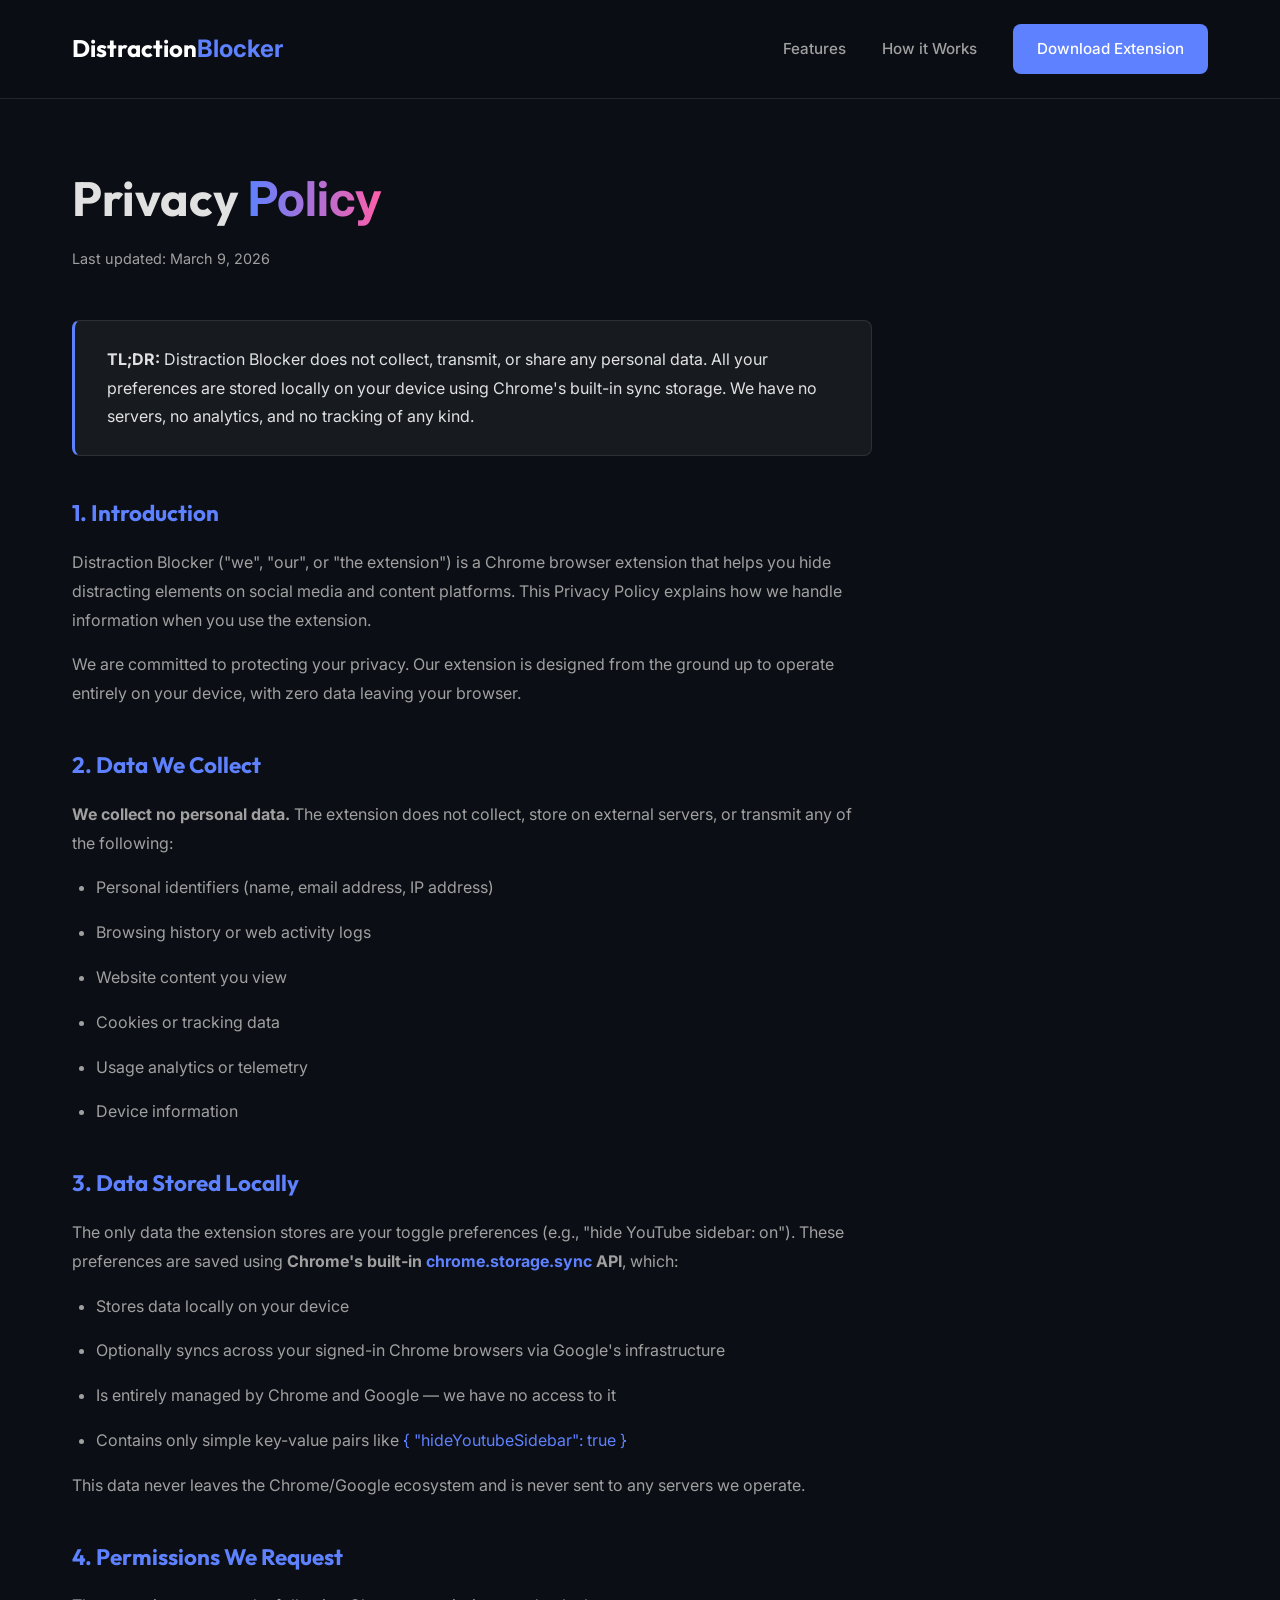
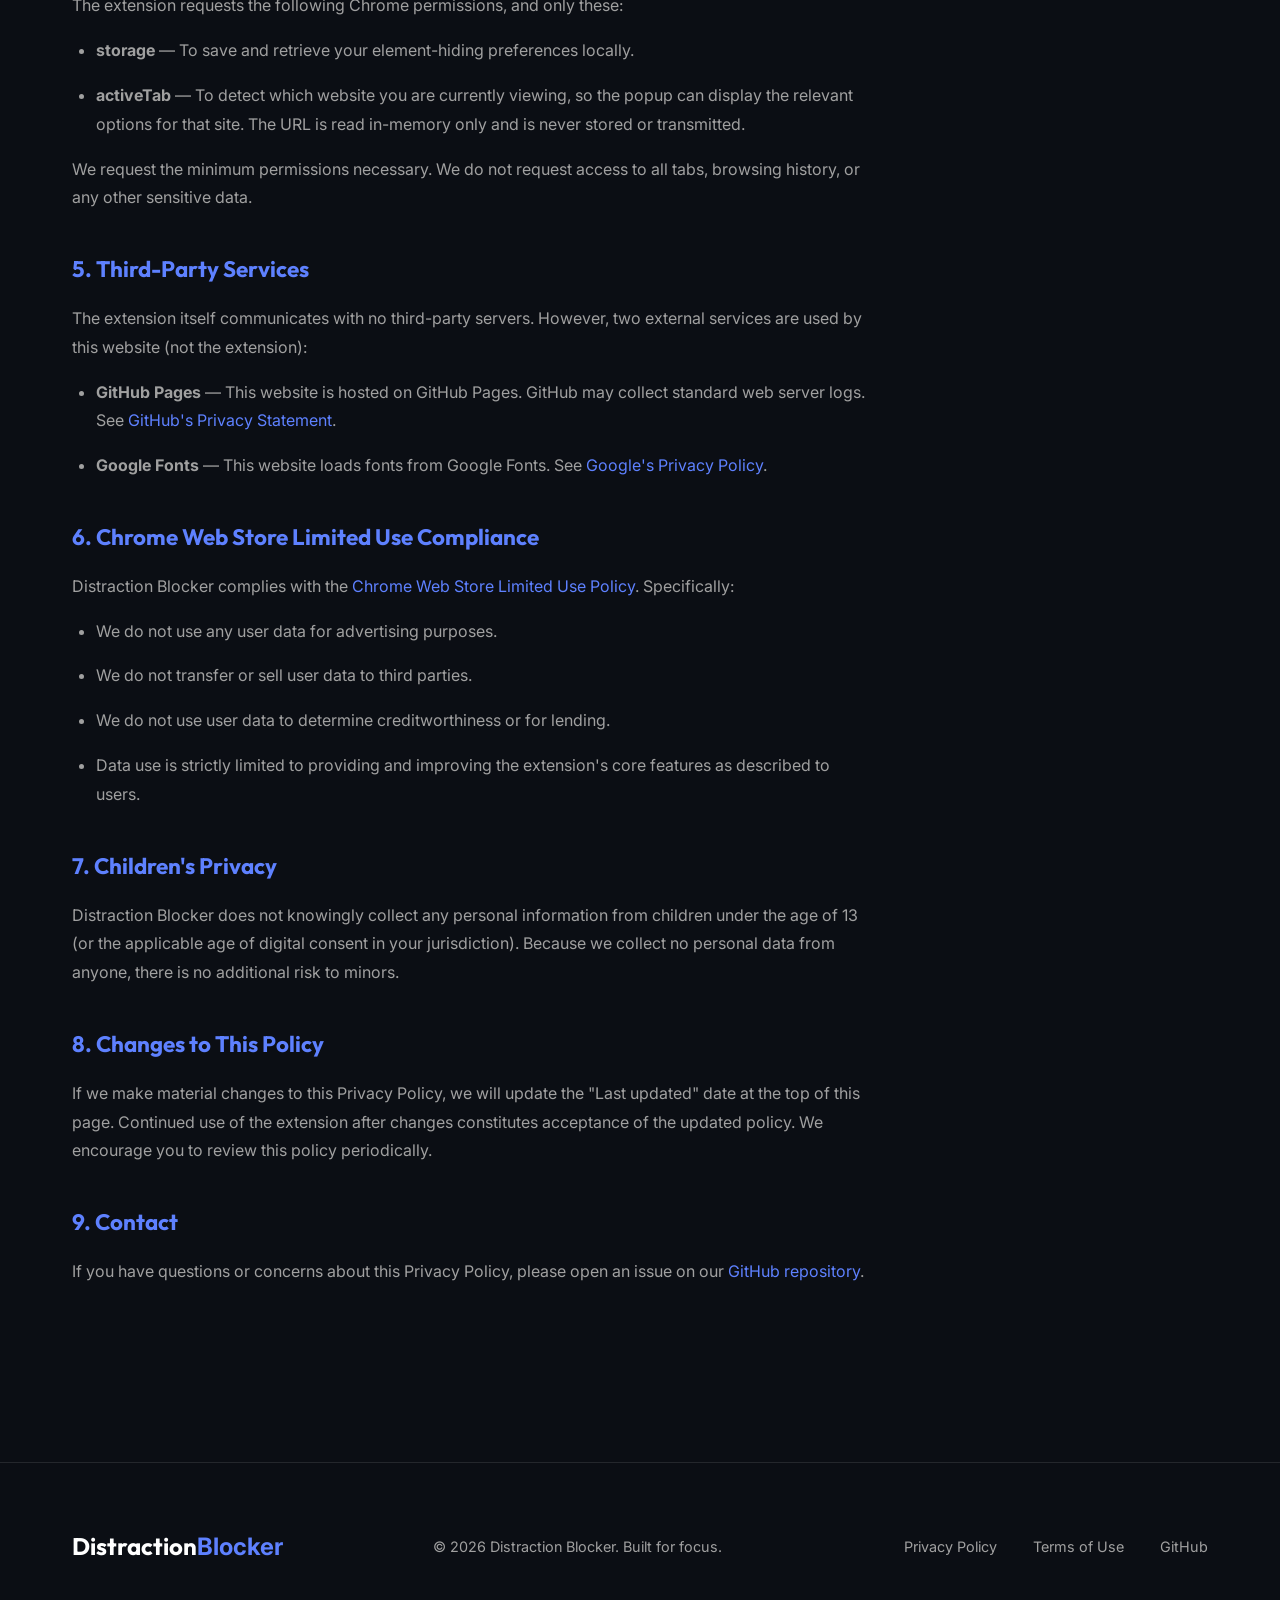
==== docs/privacy-policy.html @ 9625e941 "add privacy and terms" ====
<!DOCTYPE html>
<html lang="en">

<head>
    <meta charset="UTF-8">
    <meta name="viewport" content="width=device-width, initial-scale=1.0">
    <title>Privacy Policy | Distraction Blocker</title>
    <link rel="stylesheet" href="style.css">
    <link rel="preconnect" href="https://fonts.googleapis.com">
    <link rel="preconnect" href="https://fonts.gstatic.com" crossorigin>
    <link href="https://fonts.googleapis.com/css2?family=Inter:wght@400;600;800&family=Outfit:wght@700&display=swap"
        rel="stylesheet">
    <style>
        .legal-page {
            padding: 10rem 0 6rem;
            min-height: 90vh;
        }

        .legal-page h1 {
            font-family: 'Outfit', sans-serif;
            font-size: 3rem;
            margin-bottom: 0.5rem;
        }

        .legal-page .last-updated {
            color: var(--secondary-text);
            font-size: 0.9rem;
            margin-bottom: 3rem;
        }

        .legal-content {
            max-width: 800px;
        }

        .legal-content h2 {
            font-family: 'Outfit', sans-serif;
            font-size: 1.4rem;
            color: var(--accent);
            margin: 2.5rem 0 1rem;
        }

        .legal-content p,
        .legal-content li {
            color: var(--secondary-text);
            margin-bottom: 1rem;
            line-height: 1.8;
        }

        .legal-content ul {
            padding-left: 1.5rem;
            margin-bottom: 1rem;
        }

        .legal-content a {
            color: var(--accent);
            text-decoration: none;
        }

        .legal-content a:hover {
            text-decoration: underline;
        }

        .highlight-box {
            background: var(--card-bg);
            border: 1px solid var(--card-border);
            border-left: 3px solid var(--accent);
            border-radius: 8px;
            padding: 1.5rem 2rem;
            margin: 2rem 0;
        }

        .highlight-box p {
            margin-bottom: 0;
            color: var(--text);
        }
    </style>
</head>

<body>
    <nav>
        <div class="container nav-content">
            <a href="index.html" class="logo" style="text-decoration:none;">Distraction<span>Blocker</span></a>
            <div class="nav-links">
                <a href="index.html#features">Features</a>
                <a href="index.html#how-it-works">How it Works</a>
                <a href="#" class="btn-primary">Download Extension</a>
            </div>
        </div>
    </nav>

    <main class="legal-page">
        <div class="container">
            <div class="legal-content">
                <h1>Privacy <span class="gradient-text">Policy</span></h1>
                <p class="last-updated">Last updated: March 9, 2026</p>

                <div class="highlight-box">
                    <p><strong>TL;DR:</strong> Distraction Blocker does not collect, transmit, or share any personal
                        data. All your preferences are stored locally on your device using Chrome's built-in sync
                        storage. We have no servers, no analytics, and no tracking of any kind.</p>
                </div>

                <h2>1. Introduction</h2>
                <p>Distraction Blocker ("we", "our", or "the extension") is a Chrome browser extension that helps you
                    hide distracting elements on social media and content platforms. This Privacy Policy explains how we
                    handle information when you use the extension.</p>
                <p>We are committed to protecting your privacy. Our extension is designed from the ground up to operate
                    entirely on your device, with zero data leaving your browser.</p>

                <h2>2. Data We Collect</h2>
                <p><strong>We collect no personal data.</strong> The extension does not collect, store on external
                    servers, or transmit any of the following:</p>
                <ul>
                    <li>Personal identifiers (name, email address, IP address)</li>
                    <li>Browsing history or web activity logs</li>
                    <li>Website content you view</li>
                    <li>Cookies or tracking data</li>
                    <li>Usage analytics or telemetry</li>
                    <li>Device information</li>
                </ul>

                <h2>3. Data Stored Locally</h2>
                <p>The only data the extension stores are your toggle preferences (e.g., "hide YouTube sidebar: on").
                    These preferences are saved using <strong>Chrome's built-in
                        <code style="color: var(--accent);">chrome.storage.sync</code> API</strong>, which:</p>
                <ul>
                    <li>Stores data locally on your device</li>
                    <li>Optionally syncs across your signed-in Chrome browsers via Google's infrastructure</li>
                    <li>Is entirely managed by Chrome and Google — we have no access to it</li>
                    <li>Contains only simple key-value pairs like <code
                            style="color: var(--accent);">{ "hideYoutubeSidebar": true }</code></li>
                </ul>
                <p>This data never leaves the Chrome/Google ecosystem and is never sent to any servers we operate.</p>

                <h2>4. Permissions We Request</h2>
                <p>The extension requests the following Chrome permissions, and only these:</p>
                <ul>
                    <li><strong>storage</strong> — To save and retrieve your element-hiding preferences locally.</li>
                    <li><strong>activeTab</strong> — To detect which website you are currently viewing, so the popup
                        can display the relevant options for that site. The URL is read in-memory only and is never
                        stored or transmitted.</li>
                </ul>
                <p>We request the minimum permissions necessary. We do not request access to all tabs, browsing
                    history, or any other sensitive data.</p>

                <h2>5. Third-Party Services</h2>
                <p>The extension itself communicates with no third-party servers. However, two external services are
                    used by this website (not the extension):</p>
                <ul>
                    <li><strong>GitHub Pages</strong> — This website is hosted on GitHub Pages. GitHub may collect
                        standard web server logs. See <a
                            href="https://docs.github.com/en/site-policy/privacy-policies/github-general-privacy-statement"
                            target="_blank" rel="noopener">GitHub's Privacy Statement</a>.</li>
                    <li><strong>Google Fonts</strong> — This website loads fonts from Google Fonts. See <a
                            href="https://policies.google.com/privacy" target="_blank" rel="noopener">Google's Privacy
                            Policy</a>.</li>
                </ul>

                <h2>6. Chrome Web Store Limited Use Compliance</h2>
                <p>Distraction Blocker complies with the <a
                        href="https://developer.chrome.com/docs/webstore/program-policies/limited-use/" target="_blank"
                        rel="noopener">Chrome Web Store Limited Use Policy</a>. Specifically:</p>
                <ul>
                    <li>We do not use any user data for advertising purposes.</li>
                    <li>We do not transfer or sell user data to third parties.</li>
                    <li>We do not use user data to determine creditworthiness or for lending.</li>
                    <li>Data use is strictly limited to providing and improving the extension's core features as
                        described to users.</li>
                </ul>

                <h2>7. Children's Privacy</h2>
                <p>Distraction Blocker does not knowingly collect any personal information from children under the age
                    of 13 (or the applicable age of digital consent in your jurisdiction). Because we collect no
                    personal data from anyone, there is no additional risk to minors.</p>

                <h2>8. Changes to This Policy</h2>
                <p>If we make material changes to this Privacy Policy, we will update the "Last updated" date at the
                    top of this page. Continued use of the extension after changes constitutes acceptance of the
                    updated policy. We encourage you to review this policy periodically.</p>

                <h2>9. Contact</h2>
                <p>If you have questions or concerns about this Privacy Policy, please open an issue on our <a
                        href="https://github.com" target="_blank" rel="noopener">GitHub repository</a>.</p>
            </div>
        </div>
    </main>

    <footer>
        <div class="container">
            <div class="footer-content">
                <div class="logo">Distraction<span>Blocker</span></div>
                <p>&copy; 2026 Distraction Blocker. Built for focus.</p>
                <div class="social-links">
                    <a href="privacy-policy.html">Privacy Policy</a>
                    <a href="terms.html">Terms of Use</a>
                    <a href="#">GitHub</a>
                </div>
            </div>
        </div>
    </footer>
</body>

</html>
---- docs/style.css ----
:root {
    --bg: #0b0e14;
    --text: #e1e1e1;
    --secondary-text: #a0a0a0;
    --accent: #5e81ff;
    --accent-secondary: #ff5eaa;
    --card-bg: rgba(255, 255, 255, 0.05);
    --card-border: rgba(255, 255, 255, 0.1);
    --glass: rgba(11, 14, 20, 0.8);
}

* {
    margin: 0;
    padding: 0;
    box-sizing: border-box;
    font-family: 'Inter', sans-serif;
}

html {
    scroll-behavior: smooth;
}

body {
    background-color: var(--bg);
    color: var(--text);
    line-height: 1.6;
    overflow-x: hidden;
}

.container {
    max-width: 1200px;
    margin: 0 auto;
    padding: 0 2rem;
}

/* Navigation */
nav {
    position: fixed;
    top: 0;
    width: 100%;
    padding: 1.5rem 0;
    background: var(--glass);
    backdrop-filter: blur(10px);
    z-index: 1000;
    border-bottom: 1px solid var(--card-border);
}

.nav-content {
    display: flex;
    justify-content: space-between;
    align-items: center;
}

.logo {
    font-family: 'Outfit', sans-serif;
    font-size: 1.5rem;
    font-weight: 700;
    color: #fff;
}

.logo span {
    color: var(--accent);
}

.nav-links a {
    color: var(--secondary-text);
    text-decoration: none;
    margin-left: 2rem;
    font-size: 0.95rem;
    font-weight: 500;
    transition: color 0.3s;
}

.nav-links a:hover {
    color: #fff;
}

.nav-links .btn-primary {
    margin-left: 2rem;
    /* make sure primary buttons in nav have white text despite nav-links rule */
    color: #fff;
}

/* Buttons */
.btn-primary {
    background: var(--accent);
    color: #fff;
    padding: 0.8rem 1.5rem;
    border-radius: 8px;
    text-decoration: none;
    font-weight: 600;
    transition: transform 0.3s, background 0.3s;
    display: inline-block;
}

.btn-primary:hover {
    transform: translateY(-2px);
    background: #4a6bff;
}

.btn-primary.lg {
    padding: 1rem 2rem;
    font-size: 1.1rem;
}

.btn-secondary {
    background: transparent;
    color: #fff;
    border: 1px solid var(--card-border);
    padding: 0.8rem 1.5rem;
    border-radius: 8px;
    text-decoration: none;
    font-weight: 600;
    transition: background 0.3s;
    display: inline-block;
}

.btn-secondary:hover {
    background: rgba(255, 255, 255, 0.05);
}

.btn-secondary.lg {
    padding: 1rem 2rem;
    font-size: 1.1rem;
}

/* Hero Section */
.hero {
    padding: 10rem 0 6rem;
    min-height: 90vh;
    display: flex;
    align-items: center;
}

.hero-content {
    display: grid;
    grid-template-columns: 1fr 1fr;
    gap: 4rem;
    align-items: center;
}

.hero-text h1 {
    font-family: 'Outfit', sans-serif;
    font-size: 4rem;
    line-height: 1.1;
    margin-bottom: 1.5rem;
}

.gradient-text {
    background: linear-gradient(90deg, var(--accent), var(--accent-secondary));
    -webkit-background-clip: text;
    -webkit-text-fill-color: transparent;
}

.hero-text p {
    color: var(--secondary-text);
    font-size: 1.25rem;
    margin-bottom: 2.5rem;
    max-width: 500px;
}

.hero-btns {
    display: flex;
    gap: 1rem;
}

.hero-image {
    position: relative;
}

.image-wrapper {
    position: relative;
    border-radius: 20px;
    overflow: hidden;
    box-shadow: 0 40px 100px rgba(0, 0, 0, 0.5);
}

.image-wrapper img {
    width: 100%;
    display: block;
    transform: scale(1.02);
    transition: transform 0.5s;
}

.hero-image::after {
    content: '';
    position: absolute;
    top: -20px;
    right: -20px;
    bottom: -20px;
    left: -20px;
    background: radial-gradient(circle, var(--accent) 0%, transparent 70%);
    opacity: 0.15;
    filter: blur(40px);
    z-index: -1;
}

/* Features Section */
.features {
    padding: 6rem 0;
}

.section-title {
    text-align: center;
    margin-bottom: 4rem;
}

.section-title h2 {
    font-family: 'Outfit', sans-serif;
    font-size: 2.5rem;
    margin-bottom: 1rem;
}

.section-title h2 span {
    color: var(--accent);
}

.section-title p {
    color: var(--secondary-text);
    font-size: 1.1rem;
}

.features-grid {
    display: grid;
    grid-template-columns: repeat(2, 1fr);
    gap: 2rem;
}

.feature-card {
    background: var(--card-bg);
    border: 1px solid var(--card-border);
    padding: 3rem;
    border-radius: 20px;
    transition: transform 0.3s, border-color 0.3s;
}

.feature-card:hover {
    transform: translateY(-5px);
    border-color: var(--accent);
}

.feature-icon {
    font-size: 2.5rem;
    margin-bottom: 1.5rem;
}

.feature-card h3 {
    font-size: 1.5rem;
    margin-bottom: 1rem;
}

.feature-card p {
    color: var(--secondary-text);
}

/* Footer */
footer {
    padding: 4rem 0;
    border-top: 1px solid var(--card-border);
    margin-top: 4rem;
}

.footer-content {
    display: flex;
    justify-content: space-between;
    align-items: center;
}

.footer-content p {
    color: var(--secondary-text);
    font-size: 0.9rem;
}

.social-links a {
    color: var(--secondary-text);
    text-decoration: none;
    margin-left: 2rem;
    font-size: 0.9rem;
    transition: color 0.3s;
}

.social-links a:hover {
    color: #fff;
}

/* Mobile Responsive */
@media (max-width: 968px) {
    .hero-content {
        grid-template-columns: 1fr;
        text-align: center;
    }

    .hero-text h1 {
        font-size: 3rem;
    }

    .hero-text p {
        margin: 0 auto 2.5rem;
    }

    .hero-btns {
        justify-content: center;
    }

    .features-grid {
        grid-template-columns: 1fr;
    }
}
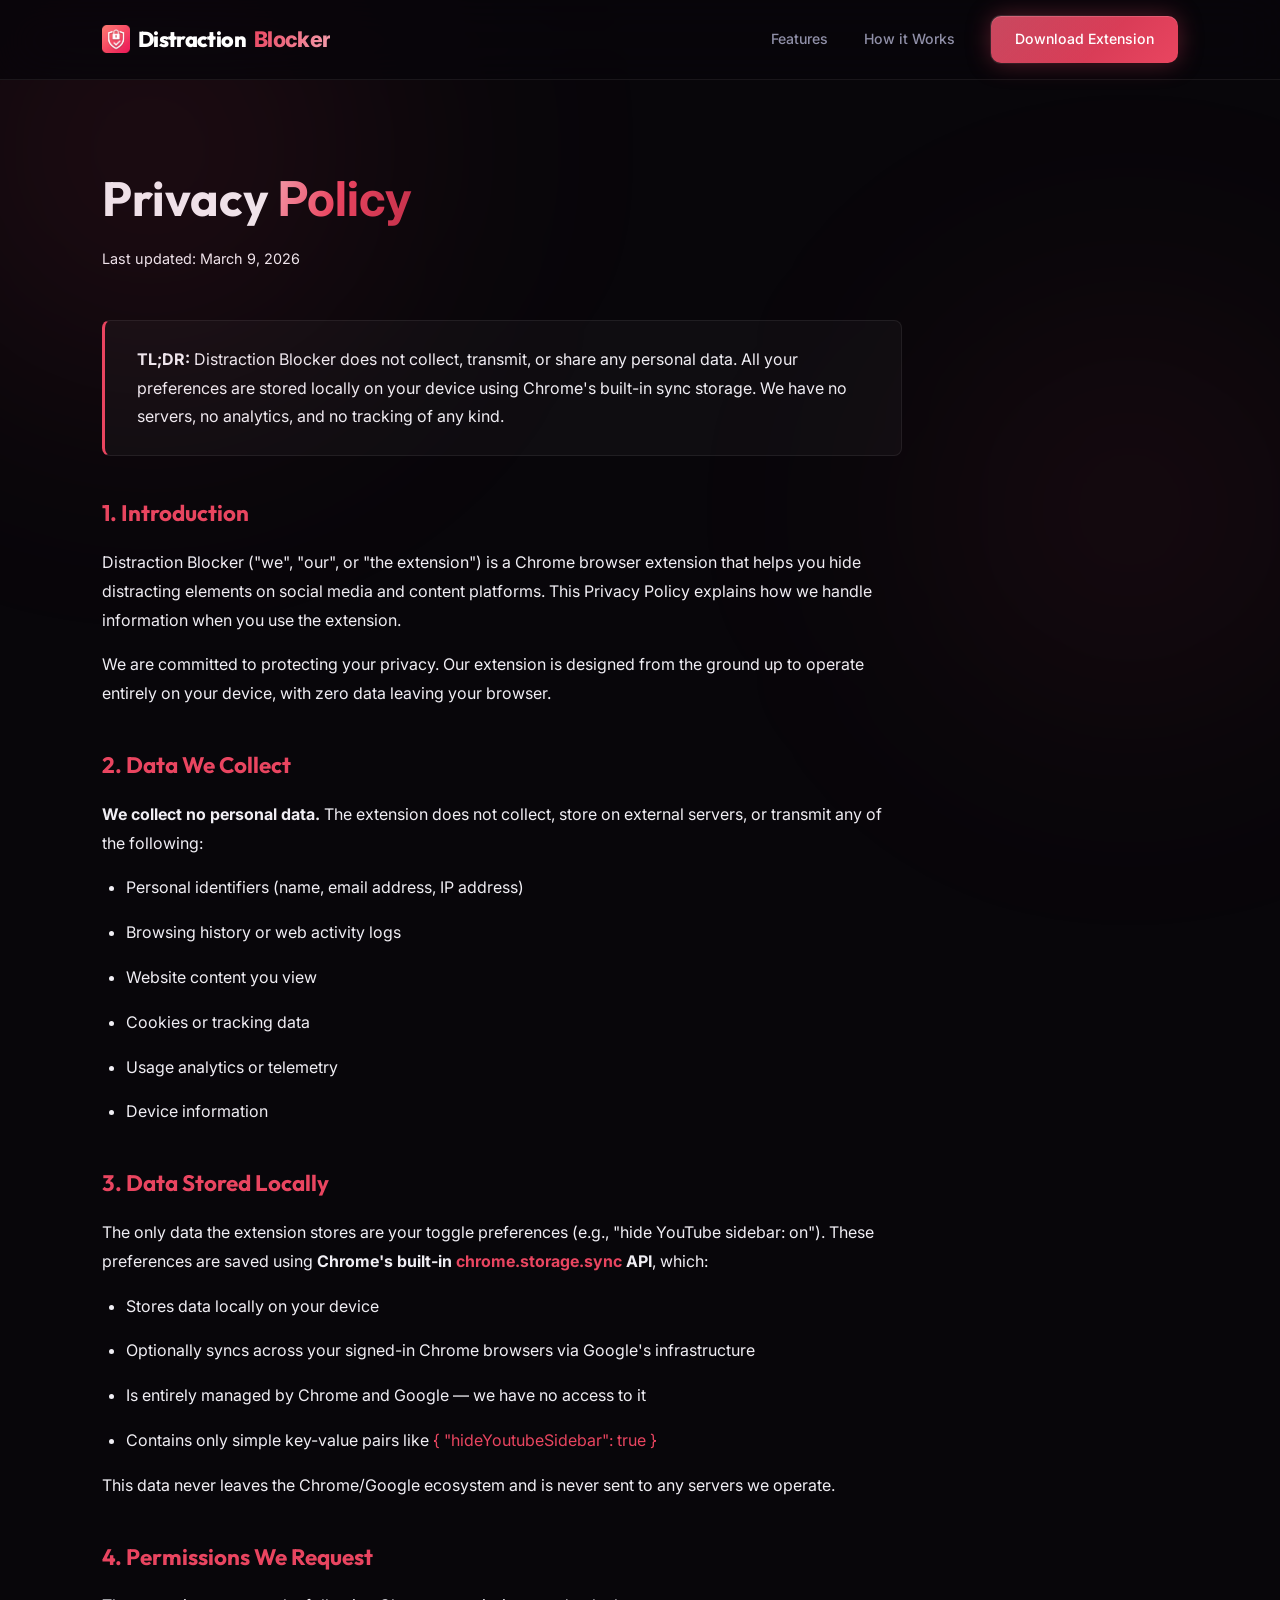
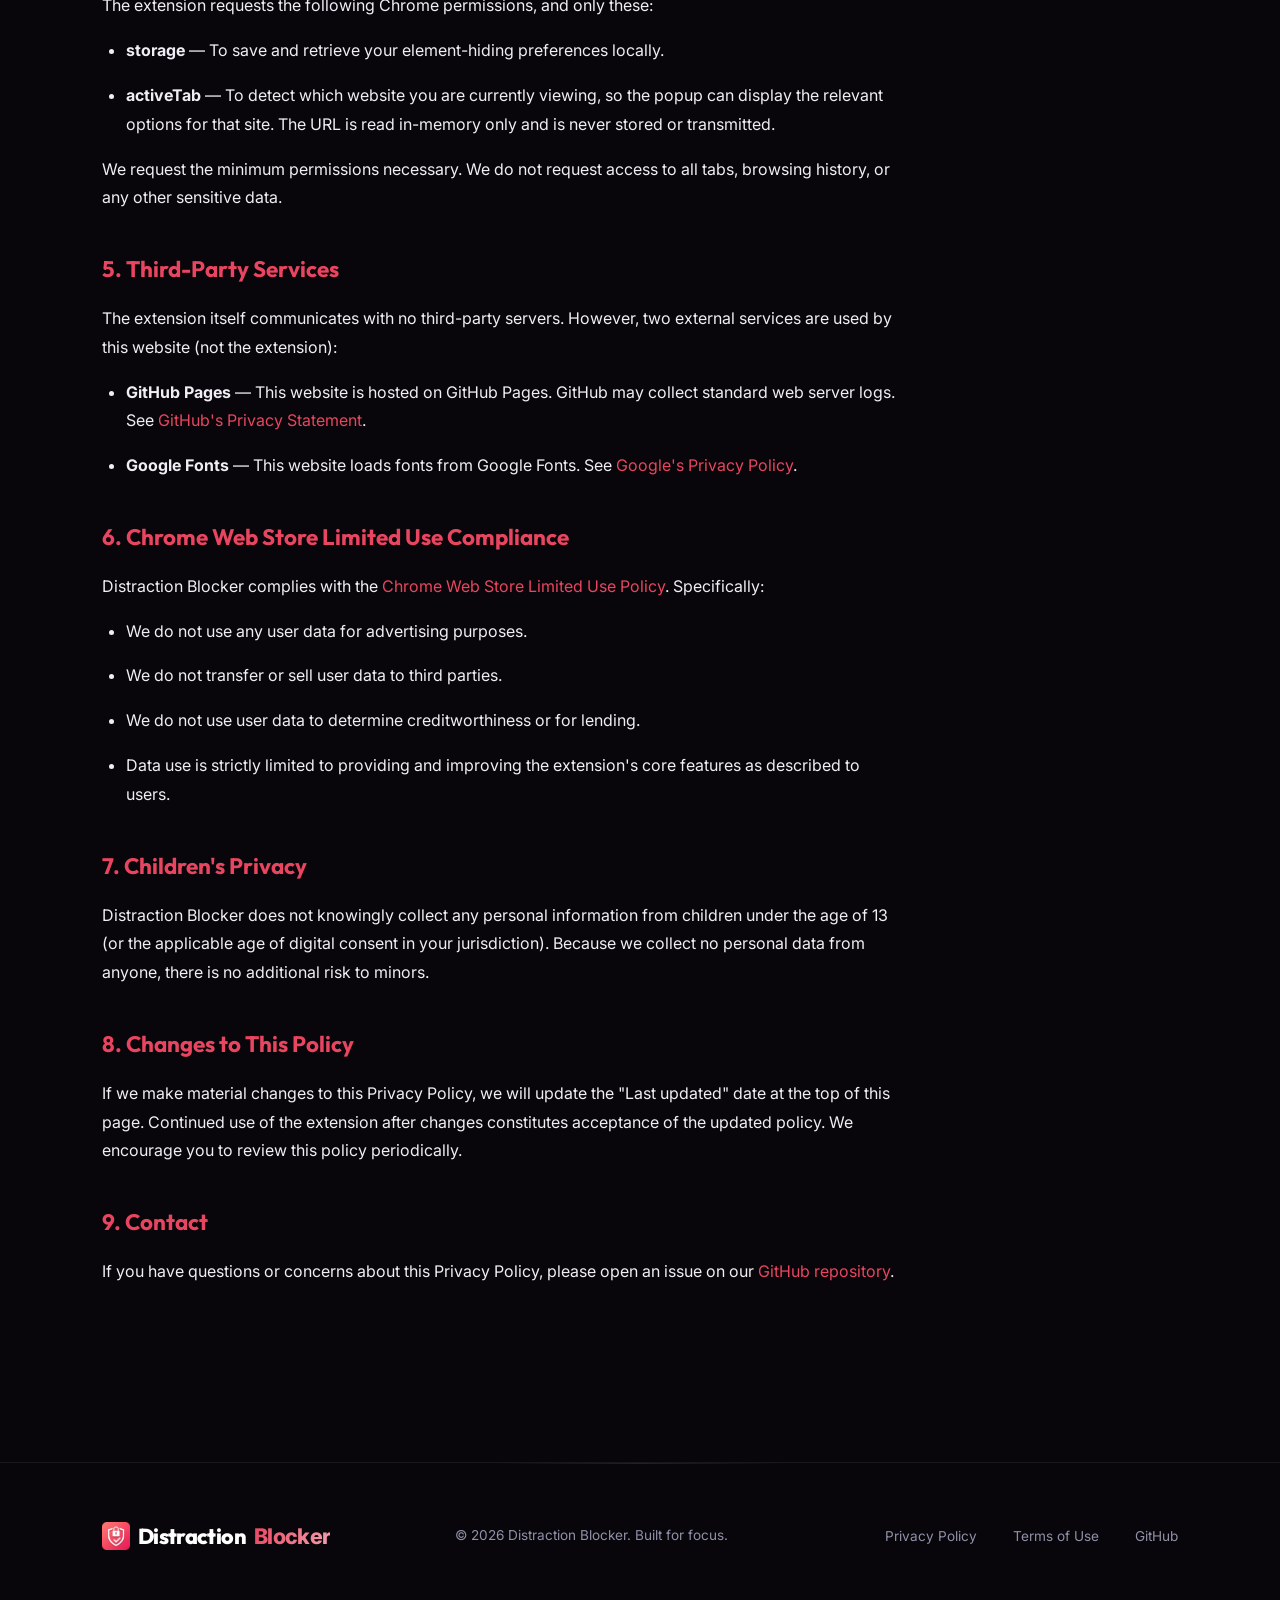
==== commit 0f9cfd9e: "update icon" ====
--- a/docs/privacy-policy.html
+++ b/docs/privacy-policy.html
@@ -79,7 +79,7 @@
 <body>
     <nav>
         <div class="container nav-content">
-            <a href="index.html" class="logo" style="text-decoration:none;">Distraction<span>Blocker</span></a>
+            <a href="index.html" class="logo" style="text-decoration:none;"><img src="../icons/db_new_logo.png" alt="Distraction Blocker" class="logo-img">Distraction<span>Blocker</span></a>
             <div class="nav-links">
                 <a href="index.html#features">Features</a>
                 <a href="index.html#how-it-works">How it Works</a>
@@ -188,7 +188,7 @@
     <footer>
         <div class="container">
             <div class="footer-content">
-                <div class="logo">Distraction<span>Blocker</span></div>
+                <div class="logo"><img src="../icons/db_new_logo.png" alt="Distraction Blocker" class="logo-img">Distraction<span>Blocker</span></div>
                 <p>&copy; 2026 Distraction Blocker. Built for focus.</p>
                 <div class="social-links">
                     <a href="privacy-policy.html">Privacy Policy</a>
--- a/docs/style.css
+++ b/docs/style.css
@@ -1,46 +1,79 @@
 :root {
-    --bg: #0b0e14;
-    --text: #e1e1e1;
-    --secondary-text: #a0a0a0;
-    --accent: #5e81ff;
-    --accent-secondary: #ff5eaa;
-    --card-bg: rgba(255, 255, 255, 0.05);
-    --card-border: rgba(255, 255, 255, 0.1);
-    --glass: rgba(11, 14, 20, 0.8);
-}
-
-* {
-    margin: 0;
-    padding: 0;
-    box-sizing: border-box;
-    font-family: 'Inter', sans-serif;
-}
-
-html {
-    scroll-behavior: smooth;
-}
+    --bg:             #08060a;
+    --text:           #f0eef4;
+    --text-sec:       #9090a8;
+    --accent:         #e94560;
+    --accent-2:       #c2304a;
+    --accent-dim:     rgba(233, 69, 96, 0.12);
+    --accent-border:  rgba(233, 69, 96, 0.24);
+    --card-bg:        rgba(255, 255, 255, 0.03);
+    --card-border:    rgba(255, 255, 255, 0.07);
+    --glass:          rgba(8, 6, 10, 0.80);
+}
+
+* { margin: 0; padding: 0; box-sizing: border-box; font-family: 'Inter', sans-serif; }
+
+html { scroll-behavior: smooth; }
 
 body {
-    background-color: var(--bg);
+    background: var(--bg);
     color: var(--text);
     line-height: 1.6;
     overflow-x: hidden;
 }
 
+/* ── Star canvas ───────────────────────────────────── */
+#stars {
+    position: fixed;
+    inset: 0;
+    z-index: 0;
+    pointer-events: none;
+}
+
+nav, header, section, footer { position: relative; z-index: 1; }
+
 .container {
-    max-width: 1200px;
+    max-width: 1140px;
     margin: 0 auto;
     padding: 0 2rem;
 }
 
-/* Navigation */
+/* ── Nebula orbs (decorative background glow) ──────── */
+body::before,
+body::after {
+    content: '';
+    position: fixed;
+    border-radius: 50%;
+    filter: blur(120px);
+    pointer-events: none;
+    z-index: 0;
+}
+
+body::before {
+    width: 700px;
+    height: 700px;
+    top: -200px;
+    left: -200px;
+    background: radial-gradient(circle, rgba(233, 69, 96, 0.14) 0%, transparent 70%);
+}
+
+body::after {
+    width: 600px;
+    height: 600px;
+    bottom: 10%;
+    right: -150px;
+    background: radial-gradient(circle, rgba(233, 69, 96, 0.1) 0%, transparent 70%);
+}
+
+/* ── Navigation ────────────────────────────────────── */
 nav {
     position: fixed;
     top: 0;
     width: 100%;
-    padding: 1.5rem 0;
+    padding: 1rem 0;
     background: var(--glass);
-    backdrop-filter: blur(10px);
+    backdrop-filter: blur(24px);
+    -webkit-backdrop-filter: blur(24px);
     z-index: 1000;
     border-bottom: 1px solid var(--card-border);
 }
@@ -53,256 +86,709 @@
 
 .logo {
     font-family: 'Outfit', sans-serif;
-    font-size: 1.5rem;
-    font-weight: 700;
+    font-size: 1.35rem;
+    font-weight: 800;
     color: #fff;
+    letter-spacing: -0.03em;
+    display: flex;
+    align-items: center;
+    gap: 8px;
+}
+
+.logo-img {
+    height: 28px;
+    width: 28px;
+    object-fit: contain;
+    flex-shrink: 0;
 }
 
 .logo span {
-    color: var(--accent);
+    background: linear-gradient(110deg, var(--accent), #f4a0ae);
+    -webkit-background-clip: text;
+    -webkit-text-fill-color: transparent;
+    background-clip: text;
 }
 
 .nav-links a {
-    color: var(--secondary-text);
+    color: var(--text-sec);
     text-decoration: none;
     margin-left: 2rem;
-    font-size: 0.95rem;
+    font-size: 0.88rem;
     font-weight: 500;
-    transition: color 0.3s;
-}
-
-.nav-links a:hover {
+    transition: color 0.2s;
+}
+
+.nav-links a:hover { color: #fff; }
+.nav-links .btn-primary { color: #fff !important; -webkit-text-fill-color: #fff; }
+
+/* ── Buttons ───────────────────────────────────────── */
+.btn-primary {
+    position: relative;
+    background: linear-gradient(135deg, var(--accent-2) 0%, var(--accent) 100%);
     color: #fff;
-}
-
-.nav-links .btn-primary {
-    margin-left: 2rem;
-    /* make sure primary buttons in nav have white text despite nav-links rule */
-    color: #fff;
-}
-
-/* Buttons */
-.btn-primary {
-    background: var(--accent);
-    color: #fff;
-    padding: 0.8rem 1.5rem;
-    border-radius: 8px;
+    padding: 0.75rem 1.5rem;
+    border-radius: 10px;
     text-decoration: none;
     font-weight: 600;
-    transition: transform 0.3s, background 0.3s;
+    font-size: 0.9rem;
     display: inline-block;
+    transition: transform 0.25s, box-shadow 0.25s;
+    box-shadow: 0 0 24px rgba(233, 69, 96, 0.35), inset 0 1px 0 rgba(255,255,255,0.15);
+}
+
+.btn-primary::after {
+    content: '';
+    position: absolute;
+    inset: -1px;
+    border-radius: 11px;
+    background: linear-gradient(135deg, rgba(255,255,255,0.12), transparent 60%);
+    pointer-events: none;
 }
 
 .btn-primary:hover {
     transform: translateY(-2px);
-    background: #4a6bff;
-}
-
-.btn-primary.lg {
-    padding: 1rem 2rem;
-    font-size: 1.1rem;
-}
+    box-shadow: 0 6px 40px rgba(233, 69, 96, 0.55), inset 0 1px 0 rgba(255,255,255,0.15);
+}
+
+.btn-primary.lg { padding: 1rem 2.2rem; font-size: 1rem; border-radius: 12px; }
 
 .btn-secondary {
-    background: transparent;
-    color: #fff;
+    background: rgba(255,255,255,0.04);
+    color: var(--text-sec);
     border: 1px solid var(--card-border);
-    padding: 0.8rem 1.5rem;
-    border-radius: 8px;
+    padding: 0.75rem 1.5rem;
+    border-radius: 10px;
     text-decoration: none;
     font-weight: 600;
-    transition: background 0.3s;
+    font-size: 0.9rem;
     display: inline-block;
+    transition: color 0.2s, border-color 0.2s, background 0.2s;
+    backdrop-filter: blur(8px);
 }
 
 .btn-secondary:hover {
-    background: rgba(255, 255, 255, 0.05);
-}
-
-.btn-secondary.lg {
-    padding: 1rem 2rem;
-    font-size: 1.1rem;
-}
-
-/* Hero Section */
+    color: #fff;
+    border-color: var(--accent-border);
+    background: var(--accent-dim);
+}
+
+.btn-secondary.lg { padding: 1rem 2.2rem; font-size: 1rem; border-radius: 12px; }
+
+/* ── Hero ──────────────────────────────────────────── */
 .hero {
-    padding: 10rem 0 6rem;
-    min-height: 90vh;
-    display: flex;
-    align-items: center;
-}
-
-.hero-content {
-    display: grid;
-    grid-template-columns: 1fr 1fr;
-    gap: 4rem;
-    align-items: center;
-}
-
-.hero-text h1 {
+    position: relative;
+    min-height: 100vh;
+    display: flex;
+    flex-direction: column;
+    align-items: center;
+    justify-content: center;
+    padding: 8rem 0 6rem;
+    overflow: hidden;
+    text-align: center;
+}
+
+/* Aurora — large radial glow behind text */
+.hero-aurora {
+    position: absolute;
+    top: 50%;
+    left: 50%;
+    transform: translate(-50%, -52%);
+    width: 900px;
+    height: 600px;
+    background: radial-gradient(ellipse at center,
+        rgba(233, 69, 96, 0.18) 0%,
+        rgba(233, 69, 96, 0.08) 40%,
+        transparent 70%);
+    filter: blur(60px);
+    pointer-events: none;
+    animation: aurora-breathe 8s ease-in-out infinite;
+}
+
+@keyframes aurora-breathe {
+    0%, 100% { transform: translate(-50%, -52%) scale(1);   opacity: 1; }
+    50%       { transform: translate(-50%, -55%) scale(1.06); opacity: 0.75; }
+}
+
+.hero-inner {
+    position: relative;
+    z-index: 1;
+    display: flex;
+    flex-direction: column;
+    align-items: center;
+    max-width: 740px;
+    margin: 0 auto;
+}
+
+.hero-badge {
+    display: inline-flex;
+    align-items: center;
+    gap: 7px;
+    background: var(--accent-dim);
+    border: 1px solid var(--accent-border);
+    border-radius: 999px;
+    padding: 5px 16px;
+    font-size: 0.72rem;
+    font-weight: 600;
+    color: var(--accent);
+    letter-spacing: 0.06em;
+    text-transform: uppercase;
+    margin-bottom: 2rem;
+}
+
+.badge-dot {
+    width: 6px;
+    height: 6px;
+    border-radius: 50%;
+    background: var(--accent);
+    box-shadow: 0 0 6px var(--accent);
+    animation: pulse-dot 2.5s ease-in-out infinite;
+}
+
+@keyframes pulse-dot {
+    0%, 100% { opacity: 1; box-shadow: 0 0 6px var(--accent); }
+    50%       { opacity: 0.35; box-shadow: 0 0 2px var(--accent); }
+}
+
+.hero-inner h1 {
     font-family: 'Outfit', sans-serif;
-    font-size: 4rem;
-    line-height: 1.1;
+    font-size: 5.2rem;
+    line-height: 1.04;
+    font-weight: 800;
+    letter-spacing: -0.04em;
     margin-bottom: 1.5rem;
+    color: #fff;
 }
 
 .gradient-text {
-    background: linear-gradient(90deg, var(--accent), var(--accent-secondary));
+    background: linear-gradient(110deg, #f4a0ae 0%, var(--accent) 45%, var(--accent-2) 100%);
     -webkit-background-clip: text;
     -webkit-text-fill-color: transparent;
-}
-
-.hero-text p {
-    color: var(--secondary-text);
-    font-size: 1.25rem;
+    background-clip: text;
+}
+
+.hero-inner p {
+    color: var(--text-sec);
+    font-size: 1.1rem;
+    margin-bottom: 2.75rem;
+    max-width: 520px;
+    line-height: 1.8;
+}
+
+.hero-btns {
+    display: flex;
+    gap: 1rem;
+    flex-wrap: wrap;
+    justify-content: center;
     margin-bottom: 2.5rem;
-    max-width: 500px;
-}
-
-.hero-btns {
-    display: flex;
-    gap: 1rem;
-}
-
-.hero-image {
-    position: relative;
-}
-
-.image-wrapper {
-    position: relative;
-    border-radius: 20px;
-    overflow: hidden;
-    box-shadow: 0 40px 100px rgba(0, 0, 0, 0.5);
-}
-
-.image-wrapper img {
-    width: 100%;
-    display: block;
-    transform: scale(1.02);
-    transition: transform 0.5s;
-}
-
-.hero-image::after {
-    content: '';
-    position: absolute;
-    top: -20px;
-    right: -20px;
-    bottom: -20px;
-    left: -20px;
-    background: radial-gradient(circle, var(--accent) 0%, transparent 70%);
-    opacity: 0.15;
-    filter: blur(40px);
-    z-index: -1;
-}
-
-/* Features Section */
-.features {
-    padding: 6rem 0;
-}
-
+}
+
+.hero-sites {
+    display: flex;
+    align-items: center;
+    gap: 10px;
+    font-size: 0.78rem;
+    color: var(--text-sec);
+}
+
+.site-pills { display: flex; gap: 5px; flex-wrap: wrap; justify-content: center; }
+
+.pill {
+    background: rgba(255, 255, 255, 0.04);
+    border: 1px solid var(--card-border);
+    border-radius: 999px;
+    padding: 3px 11px;
+    font-size: 0.73rem;
+    color: var(--text-sec);
+    transition: border-color 0.2s, color 0.2s;
+}
+
+.pill:hover { border-color: var(--accent-border); color: var(--accent); }
+
+/* Scroll hint at the bottom */
+.scroll-hint {
+    position: absolute;
+    bottom: 2rem;
+    left: 50%;
+    transform: translateX(-50%);
+    color: var(--text-sec);
+    opacity: 0.35;
+    animation: scroll-bounce 2.4s ease-in-out infinite;
+}
+
+@keyframes scroll-bounce {
+    0%, 100% { transform: translateX(-50%) translateY(0); opacity: 0.35; }
+    50%       { transform: translateX(-50%) translateY(6px); opacity: 0.6; }
+}
+
+/* ── Scroll-driven fade/parallax elements ──────────── */
+[data-scroll] {
+    opacity: 0;
+    transform: translateY(28px);
+    transition: opacity 0.7s ease, transform 0.7s ease;
+}
+
+[data-scroll].in-view {
+    opacity: 1;
+    transform: translateY(0);
+}
+
+/* ── Section headers ───────────────────────────────── */
 .section-title {
     text-align: center;
     margin-bottom: 4rem;
 }
 
+.section-eyebrow {
+    display: inline-block;
+    font-size: 0.72rem;
+    font-weight: 700;
+    letter-spacing: 0.14em;
+    text-transform: uppercase;
+    color: var(--accent);
+    margin-bottom: 1rem;
+    opacity: 0.85;
+}
+
 .section-title h2 {
     font-family: 'Outfit', sans-serif;
-    font-size: 2.5rem;
-    margin-bottom: 1rem;
+    font-size: 2.8rem;
+    font-weight: 800;
+    letter-spacing: -0.025em;
+    margin-bottom: 0.75rem;
+    line-height: 1.12;
+    color: #fff;
 }
 
 .section-title h2 span {
-    color: var(--accent);
-}
-
-.section-title p {
-    color: var(--secondary-text);
-    font-size: 1.1rem;
-}
+    background: linear-gradient(110deg, var(--accent), #f4a0ae);
+    -webkit-background-clip: text;
+    -webkit-text-fill-color: transparent;
+    background-clip: text;
+}
+
+.section-title p { color: var(--text-sec); font-size: 1rem; }
+
+/* Divider line below section title */
+.section-title::after {
+    content: '';
+    display: block;
+    width: 48px;
+    height: 2px;
+    background: linear-gradient(90deg, var(--accent-2), var(--accent));
+    border-radius: 2px;
+    margin: 1.5rem auto 0;
+    opacity: 0.6;
+}
+
+/* ── Features ──────────────────────────────────────── */
+.features { padding: 8rem 0; }
 
 .features-grid {
     display: grid;
-    grid-template-columns: repeat(2, 1fr);
-    gap: 2rem;
+    grid-template-columns: repeat(3, 1fr);
+    gap: 1.25rem;
 }
 
 .feature-card {
+    position: relative;
     background: var(--card-bg);
     border: 1px solid var(--card-border);
-    padding: 3rem;
+    padding: 2rem;
     border-radius: 20px;
-    transition: transform 0.3s, border-color 0.3s;
+    overflow: hidden;
+    transition: transform 0.35s, border-color 0.35s, box-shadow 0.35s;
+}
+
+/* Top-left corner shimmer */
+.feature-card::before {
+    content: '';
+    position: absolute;
+    top: 0;
+    left: 0;
+    width: 120px;
+    height: 120px;
+    background: radial-gradient(circle at top left, rgba(233,69,96,0.1), transparent 70%);
+    pointer-events: none;
 }
 
 .feature-card:hover {
+    transform: translateY(-6px);
+    border-color: var(--accent-border);
+    box-shadow: 0 16px 48px rgba(233, 69, 96, 0.15), 0 0 0 1px var(--accent-border);
+}
+
+.feature-icon {
+    width: 48px;
+    height: 48px;
+    border-radius: 13px;
+    background: var(--accent-dim);
+    border: 1px solid var(--accent-border);
+    display: flex;
+    align-items: center;
+    justify-content: center;
+    color: var(--accent);
+    margin-bottom: 1.25rem;
+    box-shadow: 0 0 16px rgba(233, 69, 96, 0.15);
+}
+
+.feature-card h3 {
+    font-size: 1rem;
+    font-weight: 600;
+    margin-bottom: 0.55rem;
+    color: #fff;
+}
+
+.feature-card p {
+    color: var(--text-sec);
+    font-size: 0.875rem;
+    line-height: 1.72;
+}
+
+.feature-card kbd {
+    display: inline-block;
+    background: rgba(255,255,255,0.07);
+    border: 1px solid rgba(255,255,255,0.13);
+    border-radius: 4px;
+    padding: 1px 6px;
+    font-family: ui-monospace, monospace;
+    font-size: 0.78em;
+    color: var(--text);
+}
+
+/* ── Preview section ───────────────────────────────── */
+.preview {
+    padding: 8rem 0;
+    position: relative;
+}
+
+/* Central nebula glow behind preview */
+.preview::before {
+    content: '';
+    position: absolute;
+    top: 50%;
+    left: 50%;
+    transform: translate(-50%, -50%);
+    width: 800px;
+    height: 400px;
+    background: radial-gradient(ellipse, rgba(233, 69, 96, 0.08) 0%, transparent 70%);
+    filter: blur(40px);
+    pointer-events: none;
+    z-index: 0;
+}
+
+.preview-grid {
+    position: relative;
+    z-index: 1;
+    display: grid;
+    grid-template-columns: repeat(3, 1fr);
+    gap: 1rem;
+    max-width: 920px;
+    margin: 0 auto;
+}
+
+.preview-feature {
+    display: flex;
+    gap: 13px;
+    align-items: flex-start;
+    background: var(--card-bg);
+    border: 1px solid var(--card-border);
+    border-radius: 16px;
+    padding: 1.2rem;
+    transition: border-color 0.3s, transform 0.3s, box-shadow 0.3s;
+    backdrop-filter: blur(6px);
+}
+
+.preview-feature:hover {
+    border-color: var(--accent-border);
+    transform: translateY(-3px);
+    box-shadow: 0 8px 28px rgba(233, 69, 96, 0.1);
+}
+
+.preview-icon {
+    width: 34px;
+    height: 34px;
+    border-radius: 9px;
+    background: var(--accent-dim);
+    border: 1px solid var(--accent-border);
+    display: flex;
+    align-items: center;
+    justify-content: center;
+    color: var(--accent);
+    flex-shrink: 0;
+}
+
+.preview-feature h4 {
+    font-size: 0.85rem;
+    font-weight: 600;
+    color: #fff;
+    margin-bottom: 3px;
+}
+
+.preview-feature p {
+    font-size: 0.8rem;
+    color: var(--text-sec);
+    line-height: 1.55;
+}
+
+/* ── How it Works ──────────────────────────────────── */
+.how-it-works {
+    padding: 8rem 0;
+    position: relative;
+}
+
+/* Horizontal glow strip */
+.how-it-works::before {
+    content: '';
+    position: absolute;
+    top: 0;
+    left: 0;
+    right: 0;
+    height: 1px;
+    background: linear-gradient(90deg, transparent, var(--accent-border), transparent);
+}
+
+.steps {
+    display: flex;
+    align-items: flex-start;
+    margin-bottom: 5rem;
+}
+
+.step { flex: 1; text-align: center; }
+
+.step-number {
+    font-family: 'Outfit', sans-serif;
+    font-size: 0.68rem;
+    font-weight: 700;
+    letter-spacing: 0.18em;
+    text-transform: uppercase;
+    color: var(--accent);
+    opacity: 0.55;
+    margin-bottom: 0.9rem;
+}
+
+.step-content {
+    position: relative;
+    background: var(--card-bg);
+    border: 1px solid var(--card-border);
+    border-radius: 20px;
+    padding: 2rem 1.5rem;
+    height: 100%;
+    overflow: hidden;
+    transition: border-color 0.3s, transform 0.3s, box-shadow 0.3s;
+    backdrop-filter: blur(8px);
+}
+
+.step-content::after {
+    content: '';
+    position: absolute;
+    inset: 0;
+    background: linear-gradient(135deg, rgba(233,69,96,0.05) 0%, transparent 50%);
+    pointer-events: none;
+}
+
+.step-content:hover {
+    border-color: var(--accent-border);
     transform: translateY(-5px);
-    border-color: var(--accent);
-}
-
-.feature-icon {
-    font-size: 2.5rem;
-    margin-bottom: 1.5rem;
-}
-
-.feature-card h3 {
-    font-size: 1.5rem;
-    margin-bottom: 1rem;
-}
-
-.feature-card p {
-    color: var(--secondary-text);
-}
-
-/* Footer */
+    box-shadow: 0 12px 40px rgba(233, 69, 96, 0.12);
+}
+
+.step-icon {
+    display: flex;
+    align-items: center;
+    justify-content: center;
+    width: 54px;
+    height: 54px;
+    border-radius: 16px;
+    background: var(--accent-dim);
+    border: 1px solid var(--accent-border);
+    color: var(--accent);
+    margin: 0 auto 1.25rem;
+    box-shadow: 0 0 20px rgba(233, 69, 96, 0.15);
+}
+
+.step-content h3 {
+    font-size: 0.975rem;
+    font-weight: 600;
+    margin-bottom: 0.55rem;
+    color: #fff;
+}
+
+.step-content p {
+    color: var(--text-sec);
+    font-size: 0.85rem;
+    line-height: 1.72;
+}
+
+.step-connector {
+    flex: 0 0 2.5rem;
+    margin-top: 3.5rem;
+    height: 1px;
+    background: linear-gradient(90deg, rgba(233,69,96,0.35), rgba(233,69,96,0.15));
+    align-self: flex-start;
+    position: relative;
+}
+
+.step-connector::after {
+    content: '';
+    position: absolute;
+    right: -4px;
+    top: -4px;
+    width: 8px;
+    height: 8px;
+    border-radius: 50%;
+    background: var(--accent);
+    opacity: 0.45;
+    box-shadow: 0 0 6px var(--accent);
+}
+
+/* Platform cards */
+.hiw-platforms {
+    display: grid;
+    grid-template-columns: repeat(4, 1fr);
+    gap: 1.25rem;
+}
+
+.platform-card {
+    position: relative;
+    background: var(--card-bg);
+    border: 1px solid var(--card-border);
+    border-radius: 20px;
+    padding: 1.75rem;
+    overflow: hidden;
+    transition: border-color 0.3s, transform 0.3s, box-shadow 0.3s;
+    backdrop-filter: blur(8px);
+}
+
+.platform-card::before {
+    content: '';
+    position: absolute;
+    top: -40px;
+    right: -40px;
+    width: 100px;
+    height: 100px;
+    border-radius: 50%;
+    background: radial-gradient(circle, rgba(233,69,96,0.08), transparent 70%);
+    pointer-events: none;
+}
+
+.platform-card:hover {
+    border-color: var(--accent-border);
+    transform: translateY(-5px);
+    box-shadow: 0 12px 36px rgba(233, 69, 96, 0.12);
+}
+
+.platform-header { margin-bottom: 1.25rem; }
+
+.platform-badge {
+    display: inline-block;
+    padding: 0.28rem 0.85rem;
+    border-radius: 999px;
+    font-size: 0.72rem;
+    font-weight: 700;
+    letter-spacing: 0.07em;
+    text-transform: uppercase;
+}
+
+.platform-badge.youtube  { background: rgba(255,0,0,0.1);      color: #ff6060; border: 1px solid rgba(255,0,0,0.16); }
+.platform-badge.reddit   { background: rgba(255,86,0,0.1);     color: #ff8c5a; border: 1px solid rgba(255,86,0,0.16); }
+.platform-badge.instagram{ background: rgba(225,48,108,0.1);   color: #e1607e; border: 1px solid rgba(225,48,108,0.16); }
+.platform-badge.facebook { background: rgba(24,119,242,0.1);   color: #5b9bf8; border: 1px solid rgba(24,119,242,0.16); }
+
+.toggle-list {
+    list-style: none;
+    padding: 0;
+    display: flex;
+    flex-direction: column;
+    gap: 0.6rem;
+}
+
+.toggle-list li {
+    display: flex;
+    align-items: center;
+    gap: 0.7rem;
+    color: var(--text-sec);
+    font-size: 0.85rem;
+}
+
+.toggle-dot {
+    width: 6px;
+    height: 6px;
+    border-radius: 50%;
+    background: var(--accent);
+    flex-shrink: 0;
+    opacity: 0.55;
+    box-shadow: 0 0 4px var(--accent);
+}
+
+/* ── Footer ────────────────────────────────────────── */
 footer {
-    padding: 4rem 0;
+    padding: 3.5rem 0;
     border-top: 1px solid var(--card-border);
     margin-top: 4rem;
+    position: relative;
+}
+
+footer::before {
+    content: '';
+    position: absolute;
+    top: 0;
+    left: 50%;
+    transform: translateX(-50%);
+    width: 300px;
+    height: 1px;
+    background: linear-gradient(90deg, transparent, var(--accent-border), transparent);
 }
 
 .footer-content {
     display: flex;
     justify-content: space-between;
     align-items: center;
-}
-
-.footer-content p {
-    color: var(--secondary-text);
-    font-size: 0.9rem;
-}
+    gap: 1rem;
+    flex-wrap: wrap;
+}
+
+.footer-content p { color: var(--text-sec); font-size: 0.85rem; }
 
 .social-links a {
-    color: var(--secondary-text);
+    color: var(--text-sec);
     text-decoration: none;
     margin-left: 2rem;
-    font-size: 0.9rem;
-    transition: color 0.3s;
-}
-
-.social-links a:hover {
-    color: #fff;
-}
-
-/* Mobile Responsive */
-@media (max-width: 968px) {
-    .hero-content {
-        grid-template-columns: 1fr;
-        text-align: center;
-    }
-
-    .hero-text h1 {
-        font-size: 3rem;
-    }
-
-    .hero-text p {
-        margin: 0 auto 2.5rem;
-    }
-
-    .hero-btns {
-        justify-content: center;
-    }
-
-    .features-grid {
-        grid-template-columns: 1fr;
-    }
-}+    font-size: 0.85rem;
+    transition: color 0.2s;
+}
+
+.social-links a:hover { color: var(--accent); }
+
+/* ── Scroll-in animation base ──────────────────────── */
+.feature-card,
+.step-content,
+.platform-card,
+.preview-feature {
+    opacity: 0;
+    transform: translateY(24px);
+    transition: opacity 0.65s ease-out, transform 0.65s ease-out,
+                border-color 0.35s, box-shadow 0.35s;
+}
+
+/* ── Mobile ────────────────────────────────────────── */
+@media (max-width: 1024px) {
+    .features-grid  { grid-template-columns: repeat(2, 1fr); }
+    .preview-grid   { grid-template-columns: repeat(2, 1fr); }
+    .hiw-platforms  { grid-template-columns: repeat(2, 1fr); }
+}
+
+@media (max-width: 768px) {
+    .hero-content   { grid-template-columns: 1fr; text-align: center; }
+    .hero-text h1   { font-size: 3rem; }
+    .hero-text p    { margin: 0 auto 2.5rem; }
+    .hero-btns      { justify-content: center; }
+    .hero-sites     { justify-content: center; }
+    .features-grid  { grid-template-columns: 1fr; }
+    .preview-grid   { grid-template-columns: 1fr; }
+    .hiw-platforms  { grid-template-columns: 1fr; }
+    .steps          { flex-direction: column; gap: 1.5rem; }
+    .step-connector { display: none; }
+    .footer-content { flex-direction: column; text-align: center; gap: 1rem; }
+    .social-links a { margin-left: 1rem; }
+    .section-title h2 { font-size: 2rem; }
+}
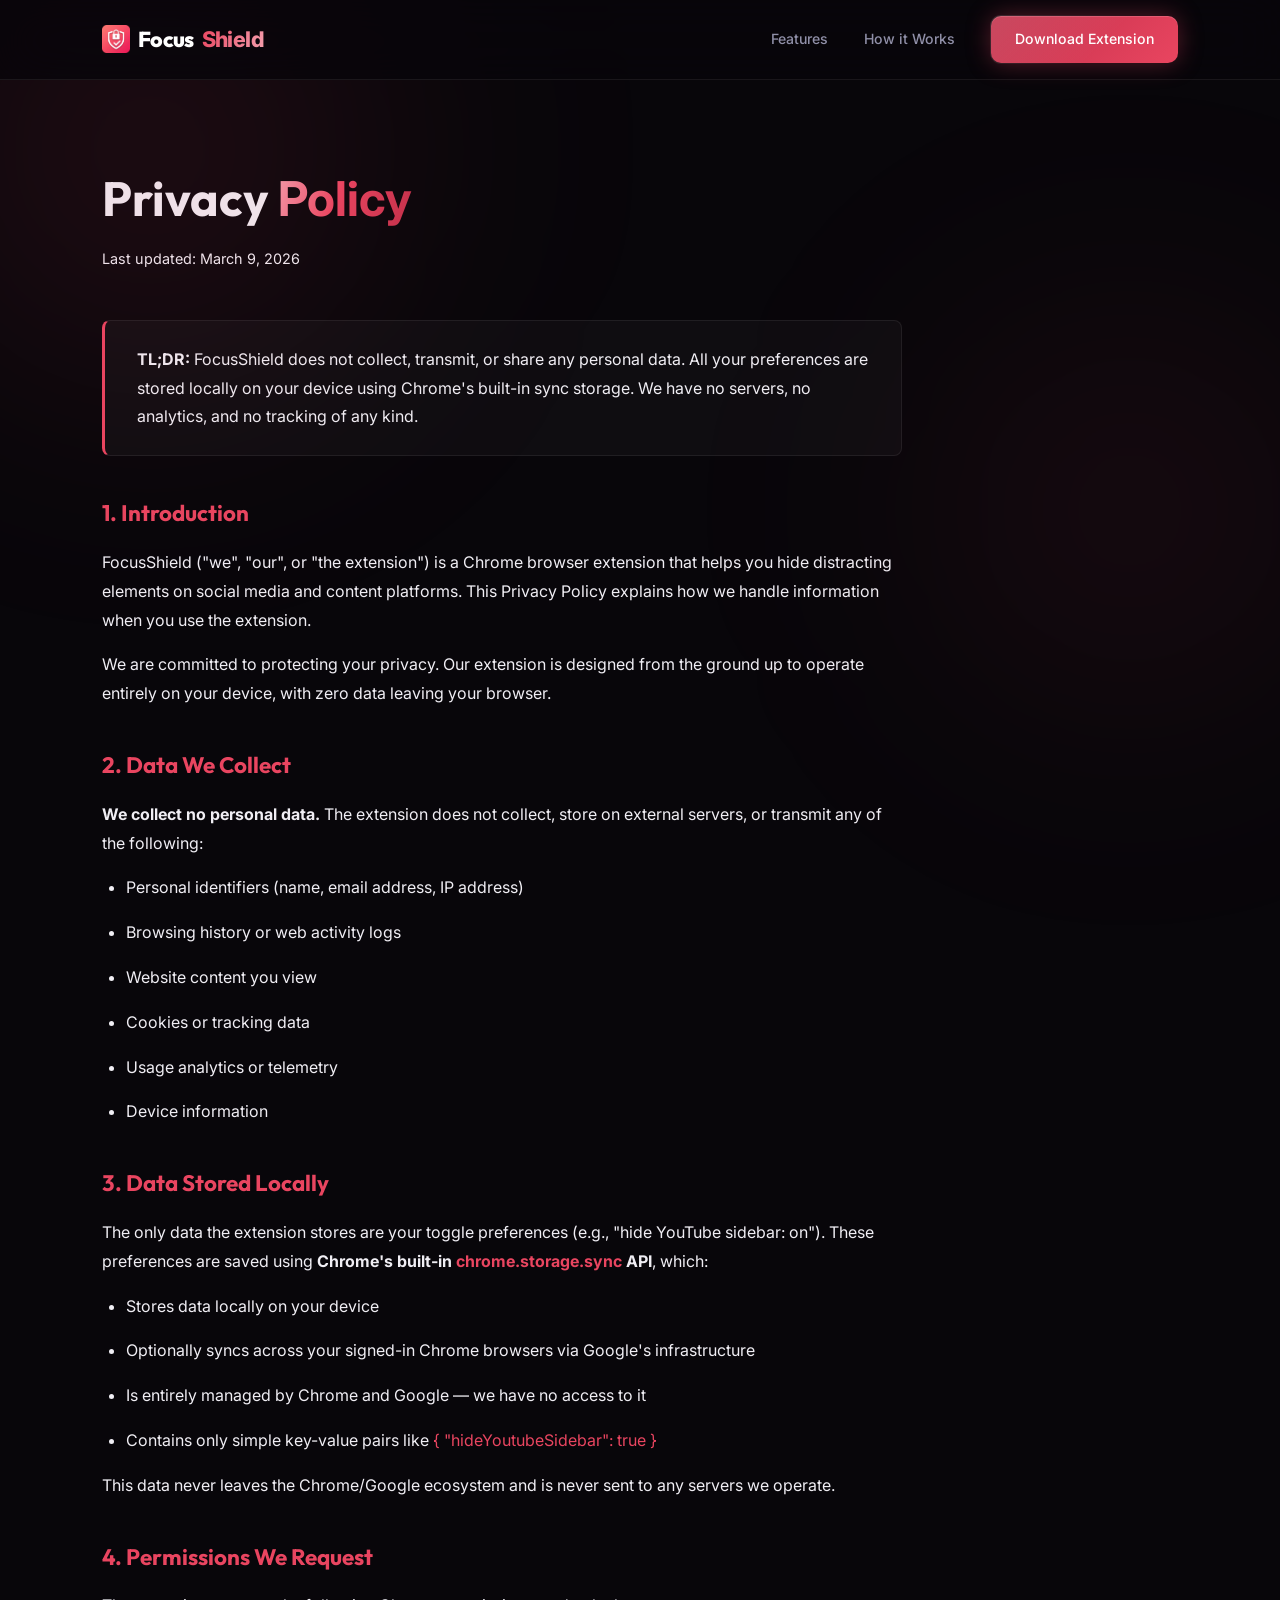
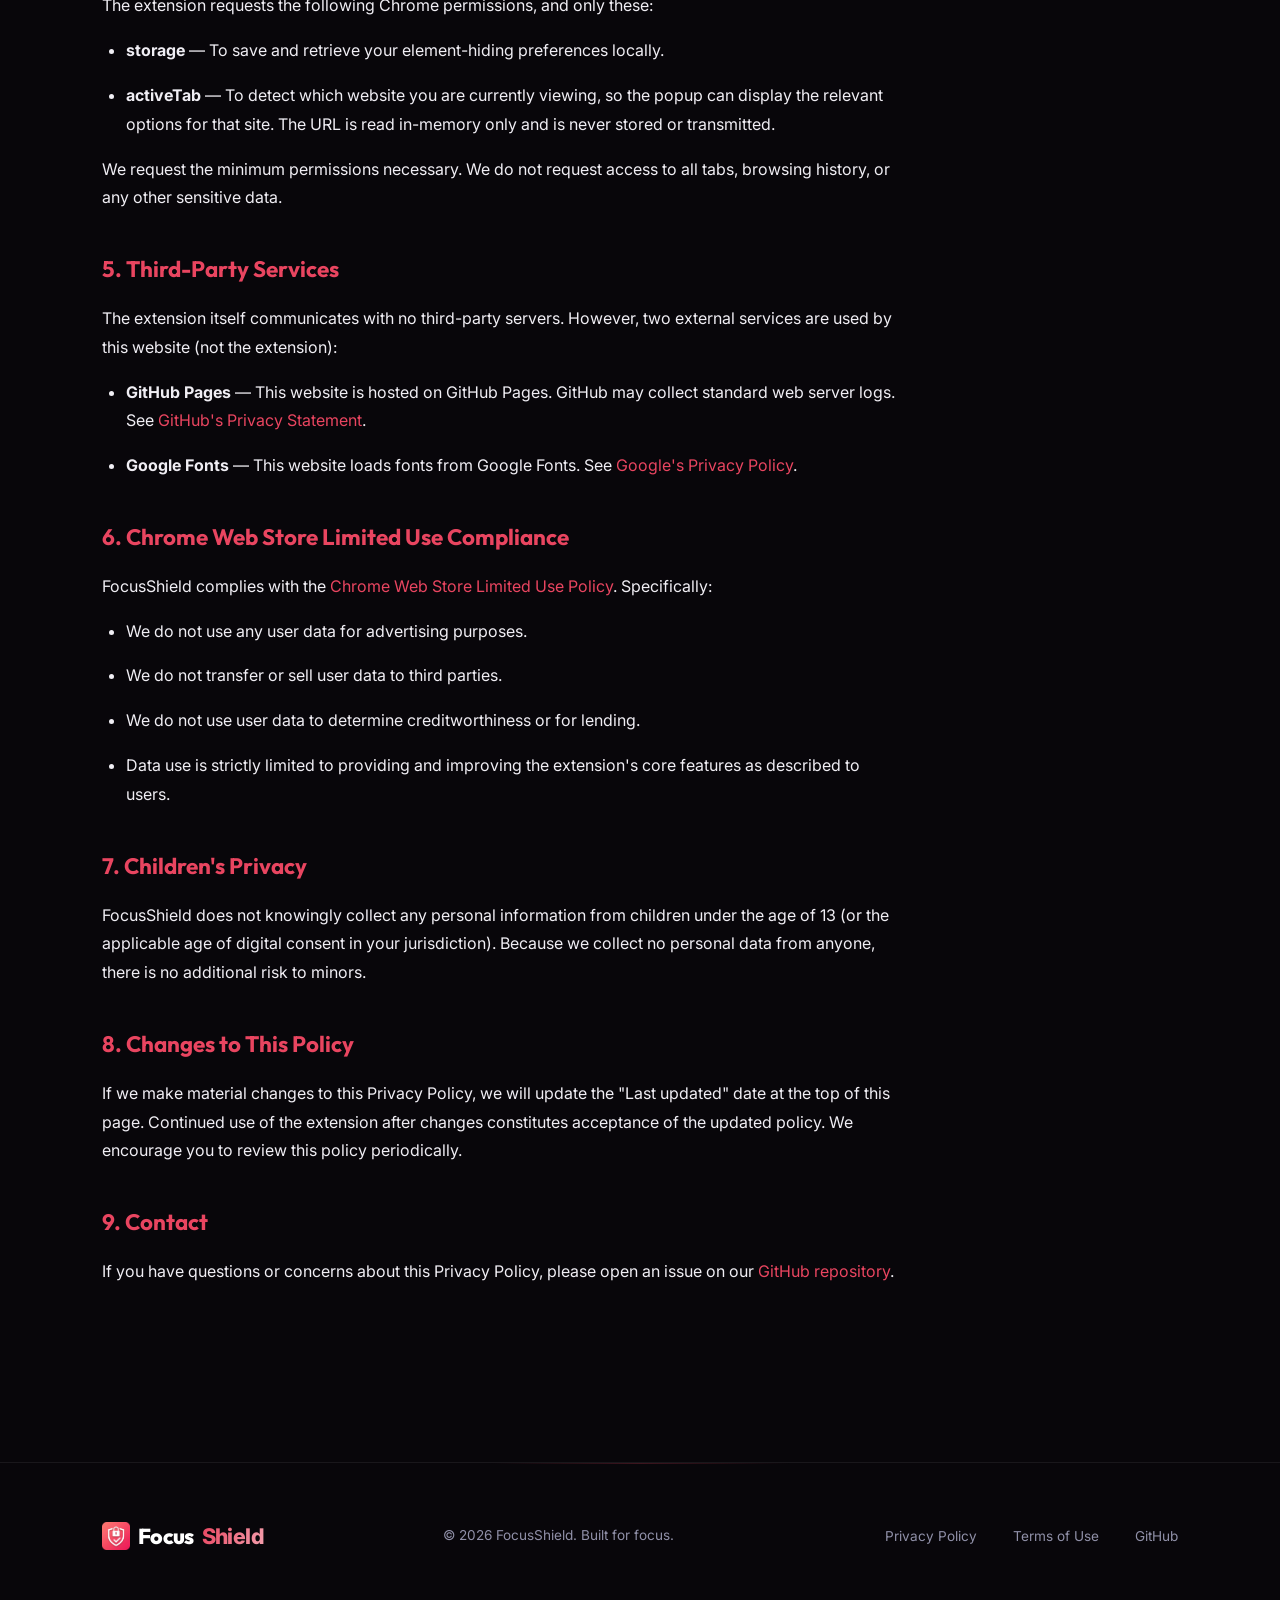
==== commit 221f6294: "update extension name" ====
--- a/docs/privacy-policy.html
+++ b/docs/privacy-policy.html
@@ -4,7 +4,7 @@
 <head>
     <meta charset="UTF-8">
     <meta name="viewport" content="width=device-width, initial-scale=1.0">
-    <title>Privacy Policy | Distraction Blocker</title>
+    <title>Privacy Policy | FocusShield</title>
     <link rel="stylesheet" href="style.css">
     <link rel="preconnect" href="https://fonts.googleapis.com">
     <link rel="preconnect" href="https://fonts.gstatic.com" crossorigin>
@@ -79,7 +79,7 @@
 <body>
     <nav>
         <div class="container nav-content">
-            <a href="index.html" class="logo" style="text-decoration:none;"><img src="../icons/db_new_logo.png" alt="Distraction Blocker" class="logo-img">Distraction<span>Blocker</span></a>
+            <a href="index.html" class="logo" style="text-decoration:none;"><img src="assets/db_new_logo.png" alt="FocusShield" class="logo-img">Focus<span>Shield</span></a>
             <div class="nav-links">
                 <a href="index.html#features">Features</a>
                 <a href="index.html#how-it-works">How it Works</a>
@@ -95,13 +95,13 @@
                 <p class="last-updated">Last updated: March 9, 2026</p>
 
                 <div class="highlight-box">
-                    <p><strong>TL;DR:</strong> Distraction Blocker does not collect, transmit, or share any personal
+                    <p><strong>TL;DR:</strong> FocusShield does not collect, transmit, or share any personal
                         data. All your preferences are stored locally on your device using Chrome's built-in sync
                         storage. We have no servers, no analytics, and no tracking of any kind.</p>
                 </div>
 
                 <h2>1. Introduction</h2>
-                <p>Distraction Blocker ("we", "our", or "the extension") is a Chrome browser extension that helps you
+                <p>FocusShield ("we", "our", or "the extension") is a Chrome browser extension that helps you
                     hide distracting elements on social media and content platforms. This Privacy Policy explains how we
                     handle information when you use the extension.</p>
                 <p>We are committed to protecting your privacy. Our extension is designed from the ground up to operate
@@ -157,7 +157,7 @@
                 </ul>
 
                 <h2>6. Chrome Web Store Limited Use Compliance</h2>
-                <p>Distraction Blocker complies with the <a
+                <p>FocusShield complies with the <a
                         href="https://developer.chrome.com/docs/webstore/program-policies/limited-use/" target="_blank"
                         rel="noopener">Chrome Web Store Limited Use Policy</a>. Specifically:</p>
                 <ul>
@@ -169,7 +169,7 @@
                 </ul>
 
                 <h2>7. Children's Privacy</h2>
-                <p>Distraction Blocker does not knowingly collect any personal information from children under the age
+                <p>FocusShield does not knowingly collect any personal information from children under the age
                     of 13 (or the applicable age of digital consent in your jurisdiction). Because we collect no
                     personal data from anyone, there is no additional risk to minors.</p>
 
@@ -188,8 +188,8 @@
     <footer>
         <div class="container">
             <div class="footer-content">
-                <div class="logo"><img src="../icons/db_new_logo.png" alt="Distraction Blocker" class="logo-img">Distraction<span>Blocker</span></div>
-                <p>&copy; 2026 Distraction Blocker. Built for focus.</p>
+                <div class="logo"><img src="assets/db_new_logo.png" alt="FocusShield" class="logo-img">Focus<span>Shield</span></div>
+                <p>&copy; 2026 FocusShield. Built for focus.</p>
                 <div class="social-links">
                     <a href="privacy-policy.html">Privacy Policy</a>
                     <a href="terms.html">Terms of Use</a>
--- a/docs/style.css
+++ b/docs/style.css
@@ -120,6 +120,37 @@
 
 .nav-links a:hover { color: #fff; }
 .nav-links .btn-primary { color: #fff !important; -webkit-text-fill-color: #fff; }
+
+/* ── Hamburger ─────────────────────────────────────── */
+.nav-hamburger {
+    display: none;
+    flex-direction: column;
+    justify-content: center;
+    align-items: center;
+    gap: 5px;
+    width: 36px;
+    height: 36px;
+    background: none;
+    border: none;
+    cursor: pointer;
+    padding: 4px;
+    flex-shrink: 0;
+}
+
+.nav-hamburger span {
+    display: block;
+    width: 22px;
+    height: 2px;
+    background: var(--text-sec);
+    border-radius: 2px;
+    transition: transform 0.25s ease, opacity 0.25s ease, background 0.2s;
+}
+
+.nav-hamburger:hover span { background: #fff; }
+
+.nav-hamburger.open span:nth-child(1) { transform: translateY(7px) rotate(45deg); }
+.nav-hamburger.open span:nth-child(2) { opacity: 0; }
+.nav-hamburger.open span:nth-child(3) { transform: translateY(-7px) rotate(-45deg); }
 
 /* ── Buttons ───────────────────────────────────────── */
 .btn-primary {
@@ -791,4 +822,37 @@
     .footer-content { flex-direction: column; text-align: center; gap: 1rem; }
     .social-links a { margin-left: 1rem; }
     .section-title h2 { font-size: 2rem; }
-}
+
+    /* Mobile nav */
+    .nav-hamburger { display: flex; }
+
+    .nav-links {
+        display: none;
+        position: absolute;
+        top: 100%;
+        left: 0;
+        right: 0;
+        flex-direction: column;
+        align-items: stretch;
+        background: rgba(8, 6, 10, 0.97);
+        backdrop-filter: blur(24px);
+        -webkit-backdrop-filter: blur(24px);
+        border-bottom: 1px solid var(--card-border);
+        padding: 12px 0 16px;
+    }
+
+    .nav-links.open { display: flex; }
+
+    .nav-links a {
+        margin-left: 0;
+        padding: 11px 24px;
+        font-size: 0.95rem;
+        border-radius: 0;
+    }
+
+    .nav-links .btn-primary {
+        margin: 8px 16px 0;
+        text-align: center;
+        border-radius: 10px;
+    }
+}
